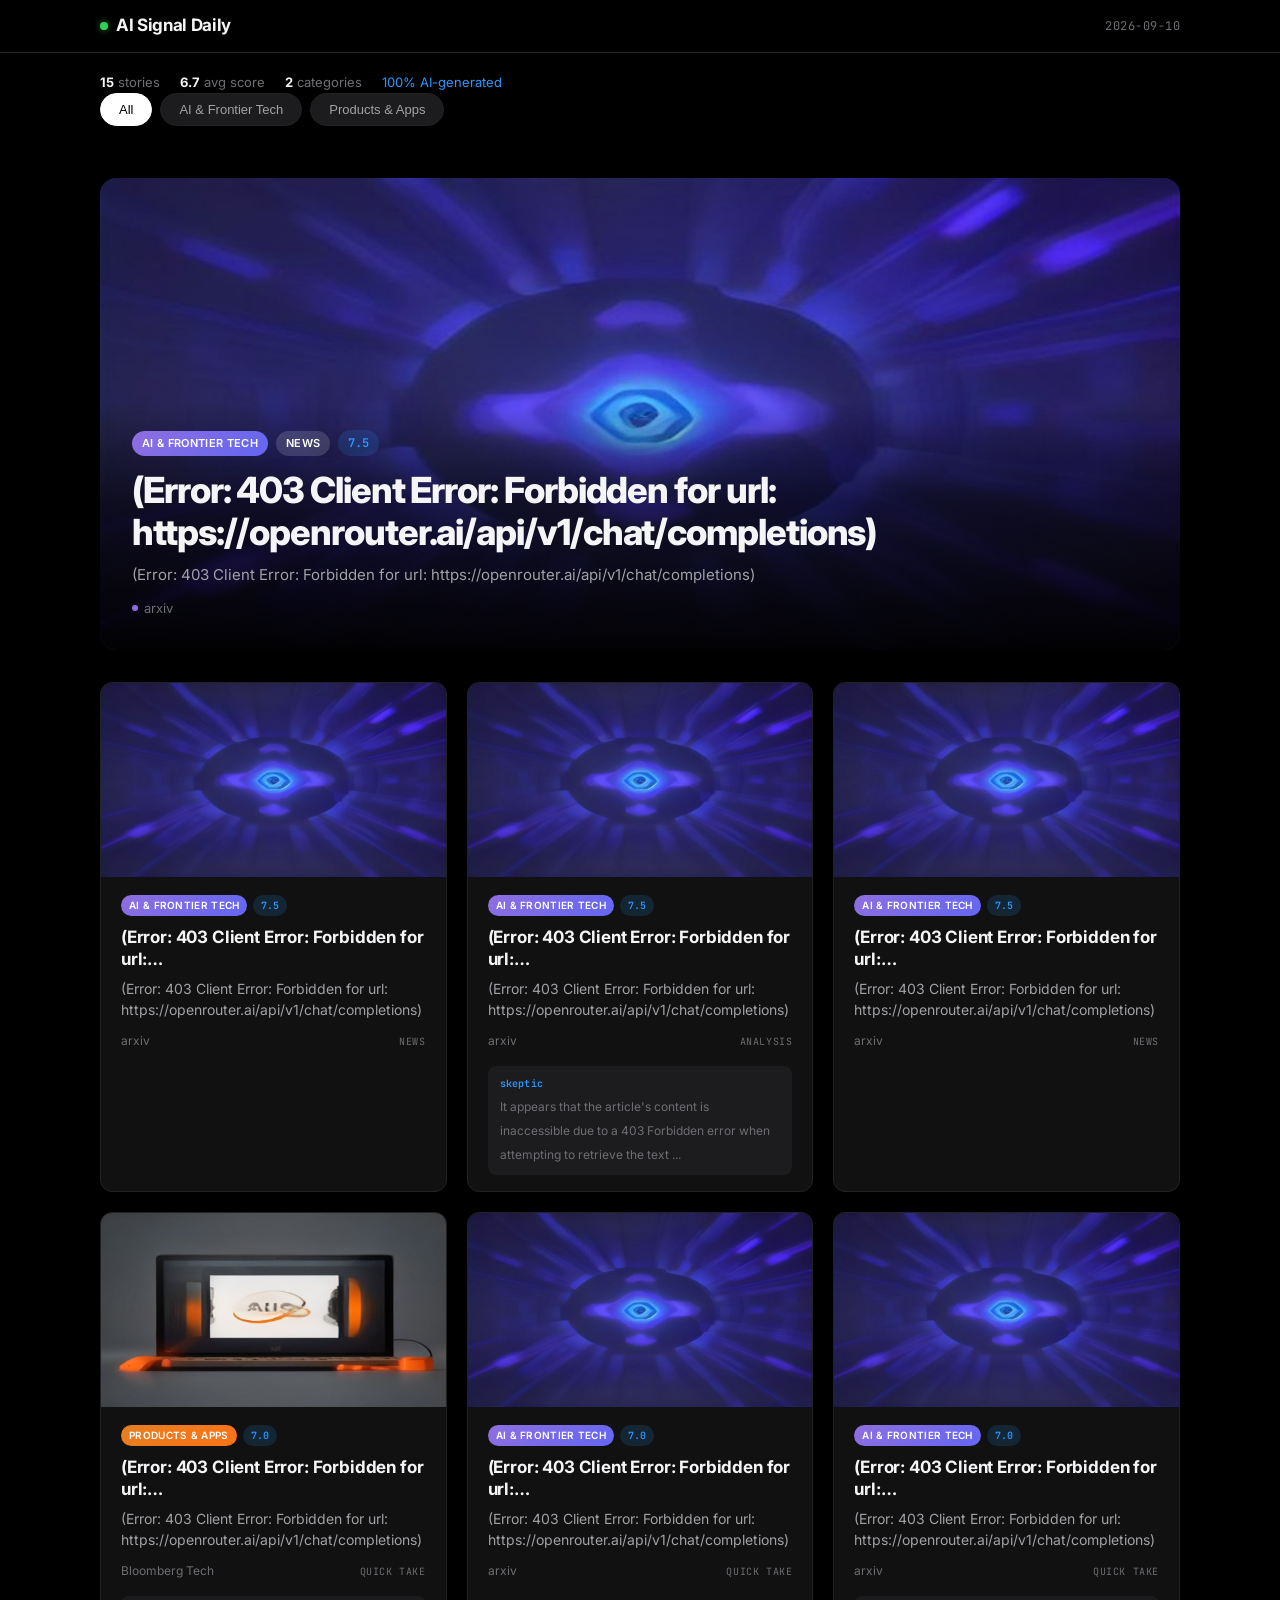
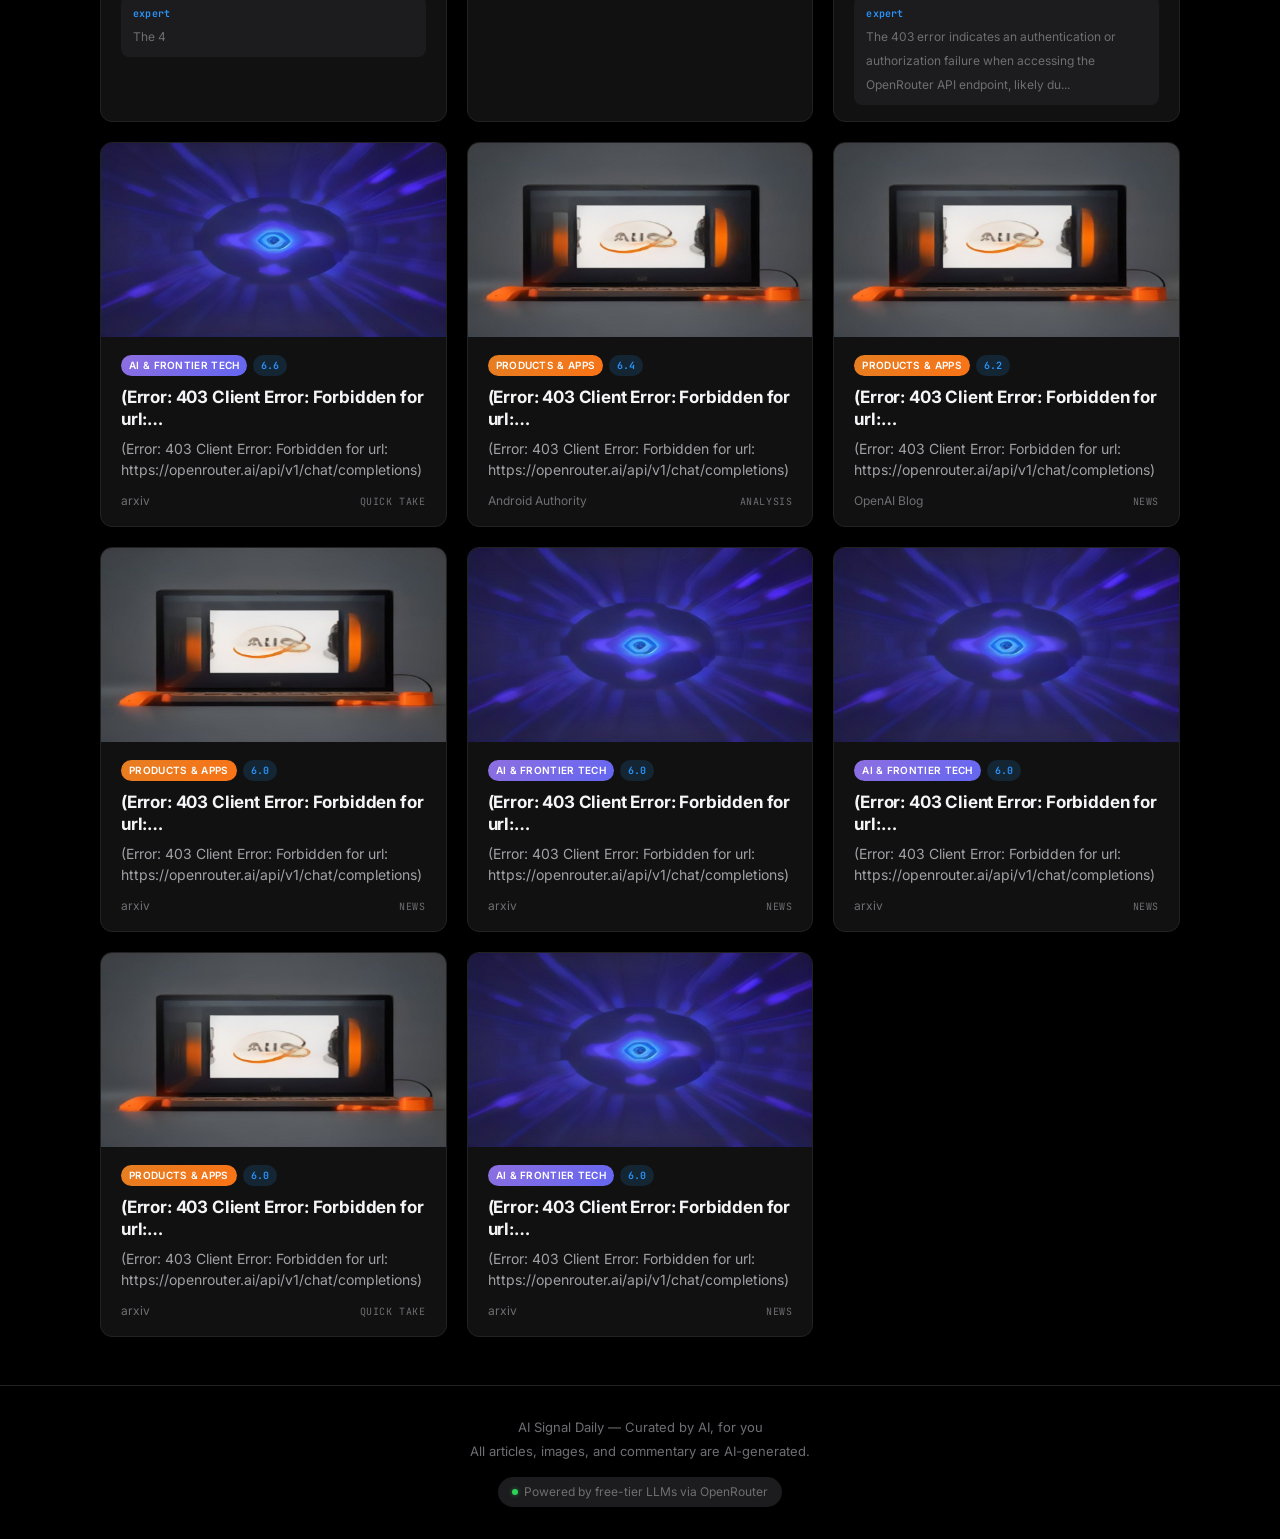
==== archive/2026-09-10.html @ 9f74fcaa "Daily signal - 34468327924 5c3cb9430b05775876fbc5ddc9761a0d0dd76c67" ====
<!DOCTYPE html>
<html lang="en">
<head>
<meta charset="UTF-8">
<meta name="viewport" content="width=device-width, initial-scale=1.0">
<title>AI Signal Daily &mdash; 2026-09-10</title>
<meta name="description" content="AI-curated tech news. Articles, images, and commentary generated entirely by AI.">
<meta name="theme-color" content="#000000">
<link rel="preconnect" href="https://fonts.googleapis.com">
<link rel="preconnect" href="https://fonts.gstatic.com" crossorigin>
<link href="https://fonts.googleapis.com/css2?family=Inter:wght@300;400;500;600;700;800&family=JetBrains+Mono:wght@400;500&display=swap" rel="stylesheet">
<style>
*,*::before,*::after{box-sizing:border-box;margin:0;padding:0}
:root{--bg:#000;--card:#111;--border:#222;--text:#f5f5f7;--dim:#a1a1a6;--muted:#6e6e73;--accent:#2997ff;--green:#30d158;--r:16px;--rs:12px;--max:1120px}
html{scroll-behavior:smooth}
body{font-family:'Inter',-apple-system,BlinkMacSystemFont,sans-serif;background:var(--bg);color:var(--text);line-height:1.5;-webkit-font-smoothing:antialiased}
a{color:inherit;text-decoration:none}
.wrap{max-width:var(--max);margin:0 auto;padding:0 20px}

nav{position:sticky;top:0;z-index:100;background:rgba(0,0,0,.72);backdrop-filter:saturate(180%) blur(20px);-webkit-backdrop-filter:saturate(180%) blur(20px);border-bottom:1px solid var(--border)}
.nav-in{max-width:var(--max);margin:0 auto;padding:0 20px;height:52px;display:flex;align-items:center;justify-content:space-between}
.nav-brand{font-weight:700;font-size:17px;letter-spacing:-.02em;display:flex;align-items:center;gap:8px}
.nav-dot{width:8px;height:8px;border-radius:50%;background:var(--green);box-shadow:0 0 6px rgba(48,209,88,.6)}
.nav-date{font-family:'JetBrains Mono',monospace;font-size:12px;color:var(--muted);letter-spacing:.04em}

.hero{margin:24px 0 32px}
.hero-link{display:block;position:relative;border-radius:var(--r);overflow:hidden;background:var(--card);transition:transform .25s,box-shadow .25s}
.hero-link:hover{transform:translateY(-2px);box-shadow:0 12px 40px rgba(0,0,0,.5)}
.hero-img{width:100%;aspect-ratio:16/7;overflow:hidden;background:#1c1c1e}
.hero-img img{width:100%;height:100%;object-fit:cover;display:block}
.hero-overlay{padding:28px 32px 32px;background:linear-gradient(0deg,rgba(0,0,0,.95) 0%,rgba(0,0,0,.6) 60%,transparent 100%);position:absolute;bottom:0;left:0;right:0}
.hero-meta{display:flex;gap:8px;margin-bottom:14px;flex-wrap:wrap;align-items:center}
.hero-title{font-size:clamp(24px,4vw,36px);font-weight:800;line-height:1.15;letter-spacing:-.03em;margin-bottom:10px}
.hero-excerpt{font-size:15px;color:var(--dim);line-height:1.55;max-width:640px;margin-bottom:12px}
.hero-source{font-size:13px;color:var(--muted);display:flex;align-items:center;gap:6px}
.src-dot{width:6px;height:6px;border-radius:50%;flex-shrink:0}

.badge{display:inline-flex;align-items:center;font-size:11px;font-weight:600;letter-spacing:.03em;padding:4px 10px;border-radius:20px;color:#fff;text-transform:uppercase;white-space:nowrap}
.badge-type{background:rgba(255,255,255,.15);backdrop-filter:blur(4px)}
.badge-sm{font-size:10px;padding:3px 8px}
.score-pill{font-family:'JetBrains Mono',monospace;font-size:12px;font-weight:600;background:rgba(41,151,255,.15);color:var(--accent);padding:4px 10px;border-radius:20px}
.score-sm{font-size:10px;padding:3px 8px}

.chips{display:flex;gap:8px;padding:0 0 28px;overflow-x:auto;scrollbar-width:none}
.chips::-webkit-scrollbar{display:none}
.chip{flex-shrink:0;background:#1c1c1e;border:1px solid var(--border);color:var(--dim);font-size:13px;font-weight:500;padding:8px 18px;border-radius:20px;cursor:pointer;transition:all .2s}
.chip:hover{background:#1a1a1a;color:var(--text)}
.chip.active{background:#fff;color:#000;border-color:#fff}

.grid{display:grid;grid-template-columns:repeat(auto-fill,minmax(320px,1fr));gap:20px;padding-bottom:48px}

.card{background:var(--card);border-radius:var(--rs);overflow:hidden;border:1px solid var(--border);transition:transform .2s,box-shadow .2s}
.card:hover{transform:translateY(-2px);box-shadow:0 8px 24px rgba(0,0,0,.4)}
.card-img{width:100%;aspect-ratio:16/9;overflow:hidden;background:#1c1c1e}
.card-img img{width:100%;height:100%;object-fit:cover;display:block;transition:transform .3s}
.card:hover .card-img img{transform:scale(1.03)}
.card-body{padding:18px 20px 16px}
.card-meta{display:flex;gap:6px;margin-bottom:10px;align-items:center}
.card-title{font-size:17px;font-weight:700;line-height:1.3;letter-spacing:-.01em;margin-bottom:8px;display:-webkit-box;-webkit-line-clamp:2;-webkit-box-orient:vertical;overflow:hidden}
.card-excerpt{font-size:14px;color:var(--dim);line-height:1.5;display:-webkit-box;-webkit-line-clamp:2;-webkit-box-orient:vertical;overflow:hidden;margin-bottom:12px}
.card-foot{display:flex;justify-content:space-between;align-items:center;font-size:12px;color:var(--muted)}
.card-type{font-family:'JetBrains Mono',monospace;font-size:10px;letter-spacing:.06em}

.card-comments{padding:0 20px 16px;display:flex;flex-direction:column;gap:8px}
.cc{background:#1c1c1e;border-radius:8px;padding:10px 12px}
.cc-p{display:block;font-size:10px;font-weight:600;color:var(--accent);margin-bottom:2px;font-family:'JetBrains Mono',monospace;letter-spacing:.02em}
.cc-t{font-size:12px;color:var(--muted);line-height:1.45}

footer{border-top:1px solid var(--border);padding:32px 0;text-align:center}
footer p{font-size:13px;color:var(--muted);margin-bottom:4px}
.ai-tag{display:inline-flex;align-items:center;gap:6px;font-size:12px;color:var(--muted);background:#1c1c1e;padding:6px 14px;border-radius:20px;margin-top:12px}
.ai-dot{width:6px;height:6px;border-radius:50%;background:var(--green);box-shadow:0 0 4px rgba(48,209,88,.5)}

@media(max-width:768px){.hero-overlay{padding:20px 20px 24px}.hero-title{font-size:22px}.grid{grid-template-columns:1fr}}
@media(max-width:480px){.nav-date{display:none}}

.card,.hero-link{opacity:0;transform:translateY(16px);animation:fadeUp .5s ease forwards}
.hero-link{animation-delay:.05s}
.card:nth-child(1){animation-delay:.1s}
.card:nth-child(2){animation-delay:.15s}
.card:nth-child(3){animation-delay:.2s}
.card:nth-child(4){animation-delay:.25s}
.card:nth-child(5){animation-delay:.3s}
.card:nth-child(6){animation-delay:.35s}
.card:nth-child(7){animation-delay:.4s}
.card:nth-child(8){animation-delay:.45s}
.card:nth-child(9){animation-delay:.5s}
@keyframes fadeUp{to{opacity:1;transform:translateY(0)}}
</style>
</head>
<body>
<nav><div class="nav-in"><div class="nav-brand"><span class="nav-dot"></span>AI Signal Daily</div><div class="nav-date">2026-09-10</div></div></nav>
<main class="wrap">
  <div style="padding:20px 0 0;display:flex;gap:20px;flex-wrap:wrap;font-size:13px;color:var(--muted)">
    <span><strong style="color:var(--text)">15</strong> stories</span>
    <span><strong style="color:var(--text)">6.7</strong> avg score</span>
    <span><strong style="color:var(--text)">2</strong> categories</span>
    <span style="color:var(--accent)">100% AI-generated</span>
  </div>
  <div class="chips"><button class="chip active" data-cat="all">All</button><button class="chip" data-cat="frontier_intelligence">AI & Frontier Tech</button><button class="chip" data-cat="products_platforms">Products & Apps</button></div>
  
    <section class="hero">
      <a href="https://arxiv.org/abs/2609.10346v1" target="_blank" rel="noopener" class="hero-link">
        <div class="hero-img"><img src="[data-uri]" alt="" loading="eager"></div>
        <div class="hero-overlay">
          <div class="hero-meta">
            <span class="badge" style="background: linear-gradient(135deg, #8E6FE0, #6366f1)">AI & Frontier Tech</span>
            <span class="badge badge-type">NEWS</span>
            <span class="score-pill">7.5</span>
          </div>
          <h1 class="hero-title">(Error: 403 Client Error: Forbidden for url: https://openrouter.ai/api/v1/chat/completions)</h1>
          <p class="hero-excerpt">(Error: 403 Client Error: Forbidden for url: https://openrouter.ai/api/v1/chat/completions)</p>
          <div class="hero-source"><span class="src-dot" style="background:#8E6FE0"></span>arxiv</div>
        </div>
      </a>
    </section>
  <div class="grid">
    <article class="card" data-cat="frontier_intelligence">
      <a href="https://arxiv.org/abs/2609.10433v1" target="_blank" rel="noopener">
        <div class="card-img"><img src="[data-uri]" alt="" loading="lazy"></div>
        <div class="card-body">
          <div class="card-meta">
            <span class="badge badge-sm" style="background:linear-gradient(135deg, #8E6FE0, #6366f1)">AI & Frontier Tech</span>
            <span class="score-pill score-sm">7.5</span>
          </div>
          <h2 class="card-title">(Error: 403 Client Error: Forbidden for url: https://openrouter.ai/api/v1/chat/completions)</h2>
          <p class="card-excerpt">(Error: 403 Client Error: Forbidden for url: https://openrouter.ai/api/v1/chat/completions)</p>
          <div class="card-foot"><span>arxiv</span><span class="card-type">NEWS</span></div>
        </div>
      </a>
      
    </article>

    <article class="card" data-cat="frontier_intelligence">
      <a href="https://arxiv.org/abs/2609.10434v1" target="_blank" rel="noopener">
        <div class="card-img"><img src="[data-uri]" alt="" loading="lazy"></div>
        <div class="card-body">
          <div class="card-meta">
            <span class="badge badge-sm" style="background:linear-gradient(135deg, #8E6FE0, #6366f1)">AI & Frontier Tech</span>
            <span class="score-pill score-sm">7.5</span>
          </div>
          <h2 class="card-title">(Error: 403 Client Error: Forbidden for url: https://openrouter.ai/api/v1/chat/completions)</h2>
          <p class="card-excerpt">(Error: 403 Client Error: Forbidden for url: https://openrouter.ai/api/v1/chat/completions)</p>
          <div class="card-foot"><span>arxiv</span><span class="card-type">ANALYSIS</span></div>
        </div>
      </a>
      <div class="card-comments"><div class="cc"><span class="cc-p">skeptic</span><span class="cc-t">It appears that the article&#x27;s content is inaccessible due to a 403 Forbidden error when attempting to retrieve the text ...</span></div></div>
    </article>

    <article class="card" data-cat="frontier_intelligence">
      <a href="https://arxiv.org/abs/2609.10518v1" target="_blank" rel="noopener">
        <div class="card-img"><img src="[data-uri]" alt="" loading="lazy"></div>
        <div class="card-body">
          <div class="card-meta">
            <span class="badge badge-sm" style="background:linear-gradient(135deg, #8E6FE0, #6366f1)">AI & Frontier Tech</span>
            <span class="score-pill score-sm">7.5</span>
          </div>
          <h2 class="card-title">(Error: 403 Client Error: Forbidden for url: https://openrouter.ai/api/v1/chat/completions)</h2>
          <p class="card-excerpt">(Error: 403 Client Error: Forbidden for url: https://openrouter.ai/api/v1/chat/completions)</p>
          <div class="card-foot"><span>arxiv</span><span class="card-type">NEWS</span></div>
        </div>
      </a>
      
    </article>

    <article class="card" data-cat="products_platforms">
      <a href="https://www.bloomberg.com/news/videos/2026-09-10/windsor-apple-unlikely-to-sway-foldable-android-users-video" target="_blank" rel="noopener">
        <div class="card-img"><img src="[data-uri]" alt="" loading="lazy"></div>
        <div class="card-body">
          <div class="card-meta">
            <span class="badge badge-sm" style="background:linear-gradient(135deg, #E67E22, #f97316)">Products & Apps</span>
            <span class="score-pill score-sm">7.0</span>
          </div>
          <h2 class="card-title">(Error: 403 Client Error: Forbidden for url: https://openrouter.ai/api/v1/chat/completions)</h2>
          <p class="card-excerpt">(Error: 403 Client Error: Forbidden for url: https://openrouter.ai/api/v1/chat/completions)</p>
          <div class="card-foot"><span>Bloomberg Tech</span><span class="card-type">QUICK TAKE</span></div>
        </div>
      </a>
      <div class="card-comments"><div class="cc"><span class="cc-p">expert</span><span class="cc-t">The 4</span></div></div>
    </article>

    <article class="card" data-cat="frontier_intelligence">
      <a href="https://arxiv.org/abs/2609.10410v1" target="_blank" rel="noopener">
        <div class="card-img"><img src="[data-uri]" alt="" loading="lazy"></div>
        <div class="card-body">
          <div class="card-meta">
            <span class="badge badge-sm" style="background:linear-gradient(135deg, #8E6FE0, #6366f1)">AI & Frontier Tech</span>
            <span class="score-pill score-sm">7.0</span>
          </div>
          <h2 class="card-title">(Error: 403 Client Error: Forbidden for url: https://openrouter.ai/api/v1/chat/completions)</h2>
          <p class="card-excerpt">(Error: 403 Client Error: Forbidden for url: https://openrouter.ai/api/v1/chat/completions)</p>
          <div class="card-foot"><span>arxiv</span><span class="card-type">QUICK TAKE</span></div>
        </div>
      </a>
      
    </article>

    <article class="card" data-cat="frontier_intelligence">
      <a href="https://arxiv.org/abs/2609.10296v1" target="_blank" rel="noopener">
        <div class="card-img"><img src="[data-uri]" alt="" loading="lazy"></div>
        <div class="card-body">
          <div class="card-meta">
            <span class="badge badge-sm" style="background:linear-gradient(135deg, #8E6FE0, #6366f1)">AI & Frontier Tech</span>
            <span class="score-pill score-sm">7.0</span>
          </div>
          <h2 class="card-title">(Error: 403 Client Error: Forbidden for url: https://openrouter.ai/api/v1/chat/completions)</h2>
          <p class="card-excerpt">(Error: 403 Client Error: Forbidden for url: https://openrouter.ai/api/v1/chat/completions)</p>
          <div class="card-foot"><span>arxiv</span><span class="card-type">QUICK TAKE</span></div>
        </div>
      </a>
      <div class="card-comments"><div class="cc"><span class="cc-p">expert</span><span class="cc-t">The 403 error indicates an authentication or authorization failure when accessing the OpenRouter API endpoint, likely du...</span></div></div>
    </article>

    <article class="card" data-cat="frontier_intelligence">
      <a href="https://arxiv.org/abs/2609.10439v1" target="_blank" rel="noopener">
        <div class="card-img"><img src="[data-uri]" alt="" loading="lazy"></div>
        <div class="card-body">
          <div class="card-meta">
            <span class="badge badge-sm" style="background:linear-gradient(135deg, #8E6FE0, #6366f1)">AI & Frontier Tech</span>
            <span class="score-pill score-sm">6.6</span>
          </div>
          <h2 class="card-title">(Error: 403 Client Error: Forbidden for url: https://openrouter.ai/api/v1/chat/completions)</h2>
          <p class="card-excerpt">(Error: 403 Client Error: Forbidden for url: https://openrouter.ai/api/v1/chat/completions)</p>
          <div class="card-foot"><span>arxiv</span><span class="card-type">QUICK TAKE</span></div>
        </div>
      </a>
      
    </article>

    <article class="card" data-cat="products_platforms">
      <a href="https://www.androidauthority.com/iphone-duo-ios-tweaks-3709617/" target="_blank" rel="noopener">
        <div class="card-img"><img src="[data-uri]" alt="" loading="lazy"></div>
        <div class="card-body">
          <div class="card-meta">
            <span class="badge badge-sm" style="background:linear-gradient(135deg, #E67E22, #f97316)">Products & Apps</span>
            <span class="score-pill score-sm">6.4</span>
          </div>
          <h2 class="card-title">(Error: 403 Client Error: Forbidden for url: https://openrouter.ai/api/v1/chat/completions)</h2>
          <p class="card-excerpt">(Error: 403 Client Error: Forbidden for url: https://openrouter.ai/api/v1/chat/completions)</p>
          <div class="card-foot"><span>Android Authority</span><span class="card-type">ANALYSIS</span></div>
        </div>
      </a>
      
    </article>

    <article class="card" data-cat="products_platforms">
      <a href="https://openai.com/index/1password" target="_blank" rel="noopener">
        <div class="card-img"><img src="[data-uri]" alt="" loading="lazy"></div>
        <div class="card-body">
          <div class="card-meta">
            <span class="badge badge-sm" style="background:linear-gradient(135deg, #E67E22, #f97316)">Products & Apps</span>
            <span class="score-pill score-sm">6.2</span>
          </div>
          <h2 class="card-title">(Error: 403 Client Error: Forbidden for url: https://openrouter.ai/api/v1/chat/completions)</h2>
          <p class="card-excerpt">(Error: 403 Client Error: Forbidden for url: https://openrouter.ai/api/v1/chat/completions)</p>
          <div class="card-foot"><span>OpenAI Blog</span><span class="card-type">NEWS</span></div>
        </div>
      </a>
      
    </article>

    <article class="card" data-cat="products_platforms">
      <a href="https://arxiv.org/abs/2609.10372v1" target="_blank" rel="noopener">
        <div class="card-img"><img src="[data-uri]" alt="" loading="lazy"></div>
        <div class="card-body">
          <div class="card-meta">
            <span class="badge badge-sm" style="background:linear-gradient(135deg, #E67E22, #f97316)">Products & Apps</span>
            <span class="score-pill score-sm">6.0</span>
          </div>
          <h2 class="card-title">(Error: 403 Client Error: Forbidden for url: https://openrouter.ai/api/v1/chat/completions)</h2>
          <p class="card-excerpt">(Error: 403 Client Error: Forbidden for url: https://openrouter.ai/api/v1/chat/completions)</p>
          <div class="card-foot"><span>arxiv</span><span class="card-type">NEWS</span></div>
        </div>
      </a>
      
    </article>

    <article class="card" data-cat="frontier_intelligence">
      <a href="https://arxiv.org/abs/2609.10355v1" target="_blank" rel="noopener">
        <div class="card-img"><img src="[data-uri]" alt="" loading="lazy"></div>
        <div class="card-body">
          <div class="card-meta">
            <span class="badge badge-sm" style="background:linear-gradient(135deg, #8E6FE0, #6366f1)">AI & Frontier Tech</span>
            <span class="score-pill score-sm">6.0</span>
          </div>
          <h2 class="card-title">(Error: 403 Client Error: Forbidden for url: https://openrouter.ai/api/v1/chat/completions)</h2>
          <p class="card-excerpt">(Error: 403 Client Error: Forbidden for url: https://openrouter.ai/api/v1/chat/completions)</p>
          <div class="card-foot"><span>arxiv</span><span class="card-type">NEWS</span></div>
        </div>
      </a>
      
    </article>

    <article class="card" data-cat="frontier_intelligence">
      <a href="https://arxiv.org/abs/2609.10266v1" target="_blank" rel="noopener">
        <div class="card-img"><img src="[data-uri]" alt="" loading="lazy"></div>
        <div class="card-body">
          <div class="card-meta">
            <span class="badge badge-sm" style="background:linear-gradient(135deg, #8E6FE0, #6366f1)">AI & Frontier Tech</span>
            <span class="score-pill score-sm">6.0</span>
          </div>
          <h2 class="card-title">(Error: 403 Client Error: Forbidden for url: https://openrouter.ai/api/v1/chat/completions)</h2>
          <p class="card-excerpt">(Error: 403 Client Error: Forbidden for url: https://openrouter.ai/api/v1/chat/completions)</p>
          <div class="card-foot"><span>arxiv</span><span class="card-type">NEWS</span></div>
        </div>
      </a>
      
    </article>

    <article class="card" data-cat="products_platforms">
      <a href="https://arxiv.org/abs/2609.10531v1" target="_blank" rel="noopener">
        <div class="card-img"><img src="[data-uri]" alt="" loading="lazy"></div>
        <div class="card-body">
          <div class="card-meta">
            <span class="badge badge-sm" style="background:linear-gradient(135deg, #E67E22, #f97316)">Products & Apps</span>
            <span class="score-pill score-sm">6.0</span>
          </div>
          <h2 class="card-title">(Error: 403 Client Error: Forbidden for url: https://openrouter.ai/api/v1/chat/completions)</h2>
          <p class="card-excerpt">(Error: 403 Client Error: Forbidden for url: https://openrouter.ai/api/v1/chat/completions)</p>
          <div class="card-foot"><span>arxiv</span><span class="card-type">QUICK TAKE</span></div>
        </div>
      </a>
      
    </article>

    <article class="card" data-cat="frontier_intelligence">
      <a href="https://arxiv.org/abs/2609.10469v1" target="_blank" rel="noopener">
        <div class="card-img"><img src="[data-uri]" alt="" loading="lazy"></div>
        <div class="card-body">
          <div class="card-meta">
            <span class="badge badge-sm" style="background:linear-gradient(135deg, #8E6FE0, #6366f1)">AI & Frontier Tech</span>
            <span class="score-pill score-sm">6.0</span>
          </div>
          <h2 class="card-title">(Error: 403 Client Error: Forbidden for url: https://openrouter.ai/api/v1/chat/completions)</h2>
          <p class="card-excerpt">(Error: 403 Client Error: Forbidden for url: https://openrouter.ai/api/v1/chat/completions)</p>
          <div class="card-foot"><span>arxiv</span><span class="card-type">NEWS</span></div>
        </div>
      </a>
      
    </article></div>
</main>
<footer><div class="wrap"><p>AI Signal Daily &mdash; Curated by AI, for you</p><p>All articles, images, and commentary are AI-generated.</p><div class="ai-tag"><span class="ai-dot"></span>Powered by free-tier LLMs via OpenRouter</div></div></footer>
<script>
var chips = document.querySelectorAll('.chip');
chips.forEach(function(b){b.addEventListener('click', function(){chips.forEach(function(x){x.classList.remove('active')});b.classList.add('active');var c = b.dataset.cat;document.querySelectorAll('.card').forEach(function(x){x.style.display = (c === 'all' || x.dataset.cat === c) ? '' : 'none'})})});
</script>
</body>
</html>
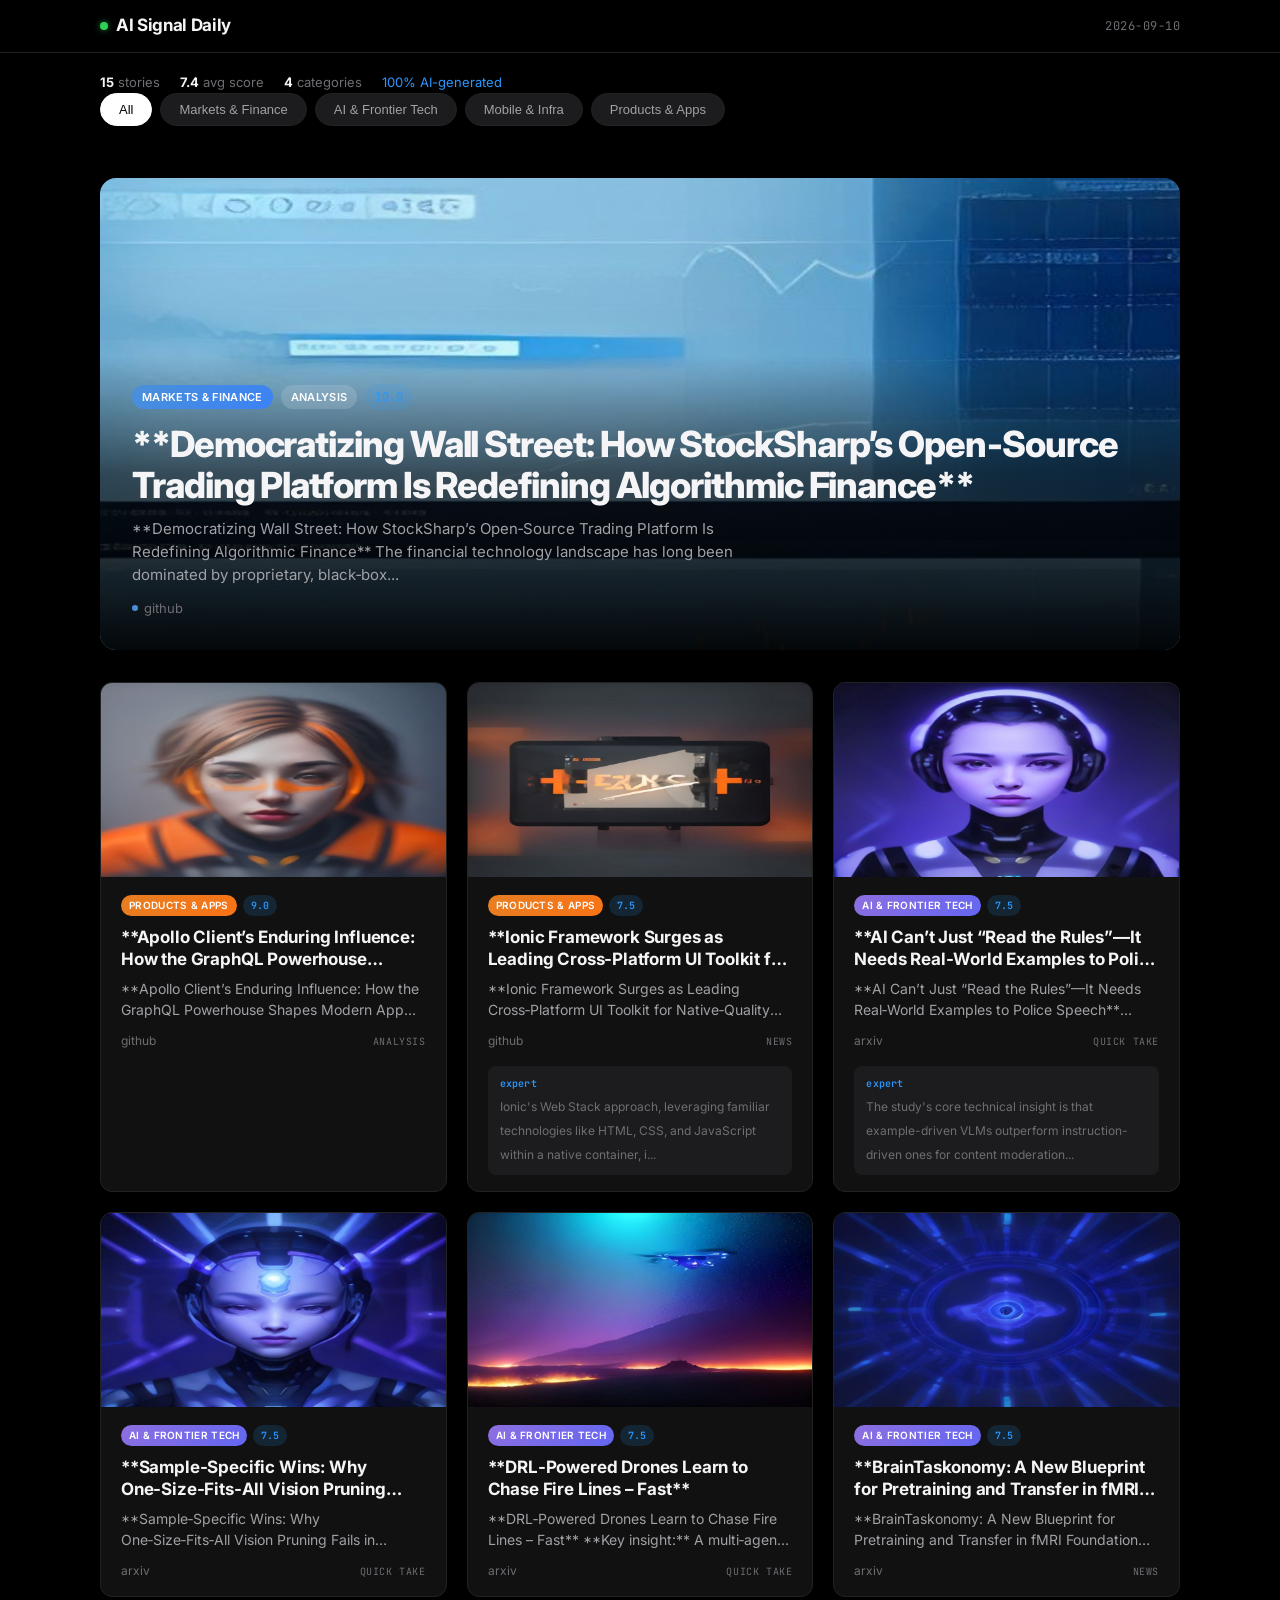
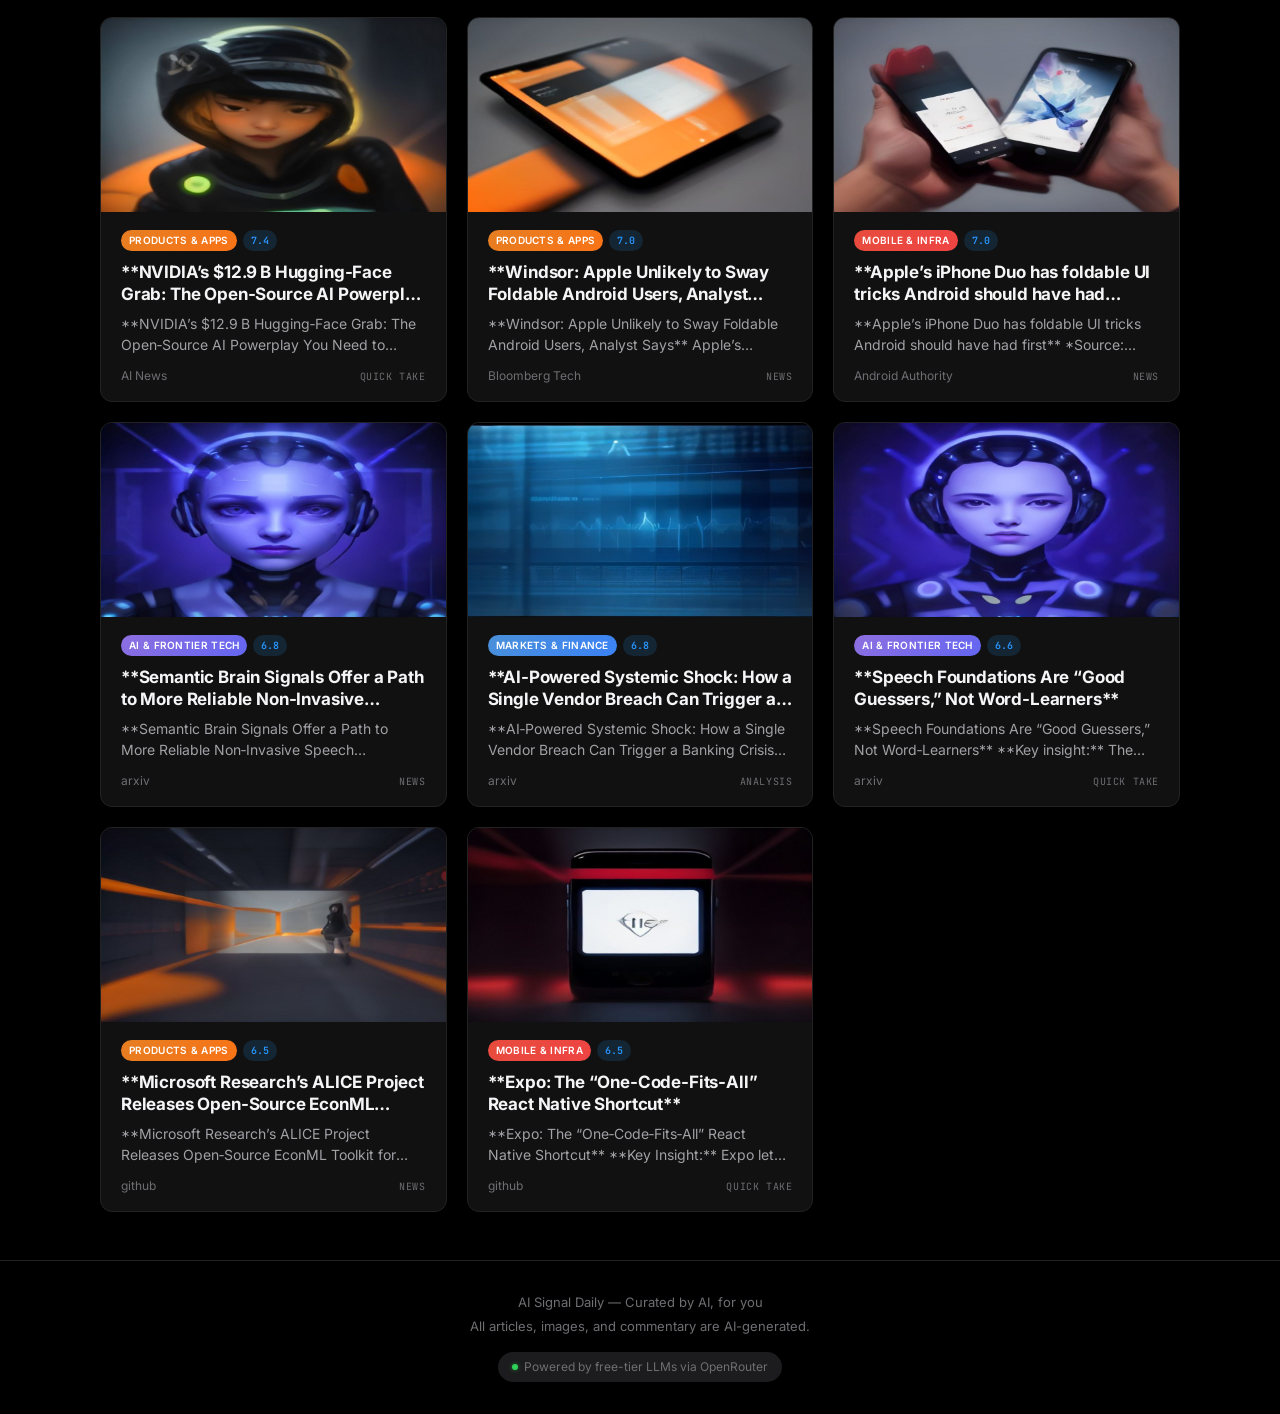
==== commit 63015b42: "Daily signal - 34483153874 01ffa82db8b27b580dc1b31981e039f69da34144" ====
--- a/archive/2026-09-10.html
+++ b/archive/2026-09-10.html
@@ -93,247 +93,281 @@
 <main class="wrap">
   <div style="padding:20px 0 0;display:flex;gap:20px;flex-wrap:wrap;font-size:13px;color:var(--muted)">
     <span><strong style="color:var(--text)">15</strong> stories</span>
-    <span><strong style="color:var(--text)">6.7</strong> avg score</span>
-    <span><strong style="color:var(--text)">2</strong> categories</span>
+    <span><strong style="color:var(--text)">7.4</strong> avg score</span>
+    <span><strong style="color:var(--text)">4</strong> categories</span>
     <span style="color:var(--accent)">100% AI-generated</span>
   </div>
-  <div class="chips"><button class="chip active" data-cat="all">All</button><button class="chip" data-cat="frontier_intelligence">AI & Frontier Tech</button><button class="chip" data-cat="products_platforms">Products & Apps</button></div>
+  <div class="chips"><button class="chip active" data-cat="all">All</button><button class="chip" data-cat="financial_markets">Markets & Finance</button><button class="chip" data-cat="frontier_intelligence">AI & Frontier Tech</button><button class="chip" data-cat="mobile_infrastructure">Mobile & Infra</button><button class="chip" data-cat="products_platforms">Products & Apps</button></div>
   
     <section class="hero">
-      <a href="https://arxiv.org/abs/2609.10346v1" target="_blank" rel="noopener" class="hero-link">
-        <div class="hero-img"><img src="[data-uri]" alt="" loading="eager"></div>
+      <a href="https://github.com/StockSharp/StockSharp" target="_blank" rel="noopener" class="hero-link">
+        <div class="hero-img"><img src="[data-uri]" alt="" loading="eager"></div>
         <div class="hero-overlay">
           <div class="hero-meta">
-            <span class="badge" style="background: linear-gradient(135deg, #8E6FE0, #6366f1)">AI & Frontier Tech</span>
-            <span class="badge badge-type">NEWS</span>
-            <span class="score-pill">7.5</span>
-          </div>
-          <h1 class="hero-title">(Error: 403 Client Error: Forbidden for url: https://openrouter.ai/api/v1/chat/completions)</h1>
-          <p class="hero-excerpt">(Error: 403 Client Error: Forbidden for url: https://openrouter.ai/api/v1/chat/completions)</p>
-          <div class="hero-source"><span class="src-dot" style="background:#8E6FE0"></span>arxiv</div>
+            <span class="badge" style="background: linear-gradient(135deg, #4A90D9, #3b82f6)">Markets & Finance</span>
+            <span class="badge badge-type">ANALYSIS</span>
+            <span class="score-pill">10.0</span>
+          </div>
+          <h1 class="hero-title">**Democratizing Wall Street: How StockSharp’s Open‑Source Trading Platform Is Redefining Algorithmic Finance**</h1>
+          <p class="hero-excerpt">**Democratizing Wall Street: How StockSharp’s Open‑Source Trading Platform Is Redefining Algorithmic Finance**
+
+The financial technology landscape has long been dominated by proprietary, black‑box...</p>
+          <div class="hero-source"><span class="src-dot" style="background:#4A90D9"></span>github</div>
         </div>
       </a>
     </section>
   <div class="grid">
+    <article class="card" data-cat="products_platforms">
+      <a href="https://github.com/apollographql/apollo-client" target="_blank" rel="noopener">
+        <div class="card-img"><img src="[data-uri]" alt="" loading="lazy"></div>
+        <div class="card-body">
+          <div class="card-meta">
+            <span class="badge badge-sm" style="background:linear-gradient(135deg, #E67E22, #f97316)">Products & Apps</span>
+            <span class="score-pill score-sm">9.0</span>
+          </div>
+          <h2 class="card-title">**Apollo Client’s Enduring Influence: How the GraphQL Powerhouse Shapes Modern App Development**</h2>
+          <p class="card-excerpt">**Apollo Client’s Enduring Influence: How the GraphQL Powerhouse Shapes Modern App Development**
+
+*By [Your Name], Tech Industry Analyst*  
+
+---
+
+###...</p>
+          <div class="card-foot"><span>github</span><span class="card-type">ANALYSIS</span></div>
+        </div>
+      </a>
+      
+    </article>
+
+    <article class="card" data-cat="products_platforms">
+      <a href="https://github.com/ionic-team/ionic-framework" target="_blank" rel="noopener">
+        <div class="card-img"><img src="[data-uri]" alt="" loading="lazy"></div>
+        <div class="card-body">
+          <div class="card-meta">
+            <span class="badge badge-sm" style="background:linear-gradient(135deg, #E67E22, #f97316)">Products & Apps</span>
+            <span class="score-pill score-sm">7.5</span>
+          </div>
+          <h2 class="card-title">**Ionic Framework Surges as Leading Cross‑Platform UI Toolkit for Native‑Quality Apps**</h2>
+          <p class="card-excerpt">**Ionic Framework Surges as Leading Cross‑Platform UI Toolkit for Native‑Quality Apps**
+
+*GitHub repository* highlights the framework’s evolution,...</p>
+          <div class="card-foot"><span>github</span><span class="card-type">NEWS</span></div>
+        </div>
+      </a>
+      <div class="card-comments"><div class="cc"><span class="cc-p">expert</span><span class="cc-t">Ionic&#x27;s Web Stack approach, leveraging familiar technologies like HTML, CSS, and JavaScript within a native container, i...</span></div></div>
+    </article>
+
+    <article class="card" data-cat="frontier_intelligence">
+      <a href="https://arxiv.org/abs/2609.10410v1" target="_blank" rel="noopener">
+        <div class="card-img"><img src="[data-uri]" alt="" loading="lazy"></div>
+        <div class="card-body">
+          <div class="card-meta">
+            <span class="badge badge-sm" style="background:linear-gradient(135deg, #8E6FE0, #6366f1)">AI & Frontier Tech</span>
+            <span class="score-pill score-sm">7.5</span>
+          </div>
+          <h2 class="card-title">**AI Can’t Just “Read the Rules”—It Needs Real‑World Examples to Police Speech**</h2>
+          <p class="card-excerpt">**AI Can’t Just “Read the Rules”—It Needs Real‑World Examples to Police Speech**  
+
+**Key insight:** When it comes to moderating online content,...</p>
+          <div class="card-foot"><span>arxiv</span><span class="card-type">QUICK TAKE</span></div>
+        </div>
+      </a>
+      <div class="card-comments"><div class="cc"><span class="cc-p">expert</span><span class="cc-t">The study&#x27;s core technical insight is that example-driven VLMs outperform instruction-driven ones for content moderation...</span></div></div>
+    </article>
+
+    <article class="card" data-cat="frontier_intelligence">
+      <a href="https://arxiv.org/abs/2609.10346v1" target="_blank" rel="noopener">
+        <div class="card-img"><img src="[data-uri]" alt="" loading="lazy"></div>
+        <div class="card-body">
+          <div class="card-meta">
+            <span class="badge badge-sm" style="background:linear-gradient(135deg, #8E6FE0, #6366f1)">AI & Frontier Tech</span>
+            <span class="score-pill score-sm">7.5</span>
+          </div>
+          <h2 class="card-title">**Sample‑Specific Wins: Why One‑Size‑Fits‑All Vision Pruning Fails in MLLMs**</h2>
+          <p class="card-excerpt">**Sample‑Specific Wins: Why One‑Size‑Fits‑All Vision Pruning Fails in MLLMs**
+
+The paper reveals a critical flaw in current vision‑token pruning:...</p>
+          <div class="card-foot"><span>arxiv</span><span class="card-type">QUICK TAKE</span></div>
+        </div>
+      </a>
+      
+    </article>
+
     <article class="card" data-cat="frontier_intelligence">
       <a href="https://arxiv.org/abs/2609.10433v1" target="_blank" rel="noopener">
-        <div class="card-img"><img src="[data-uri]